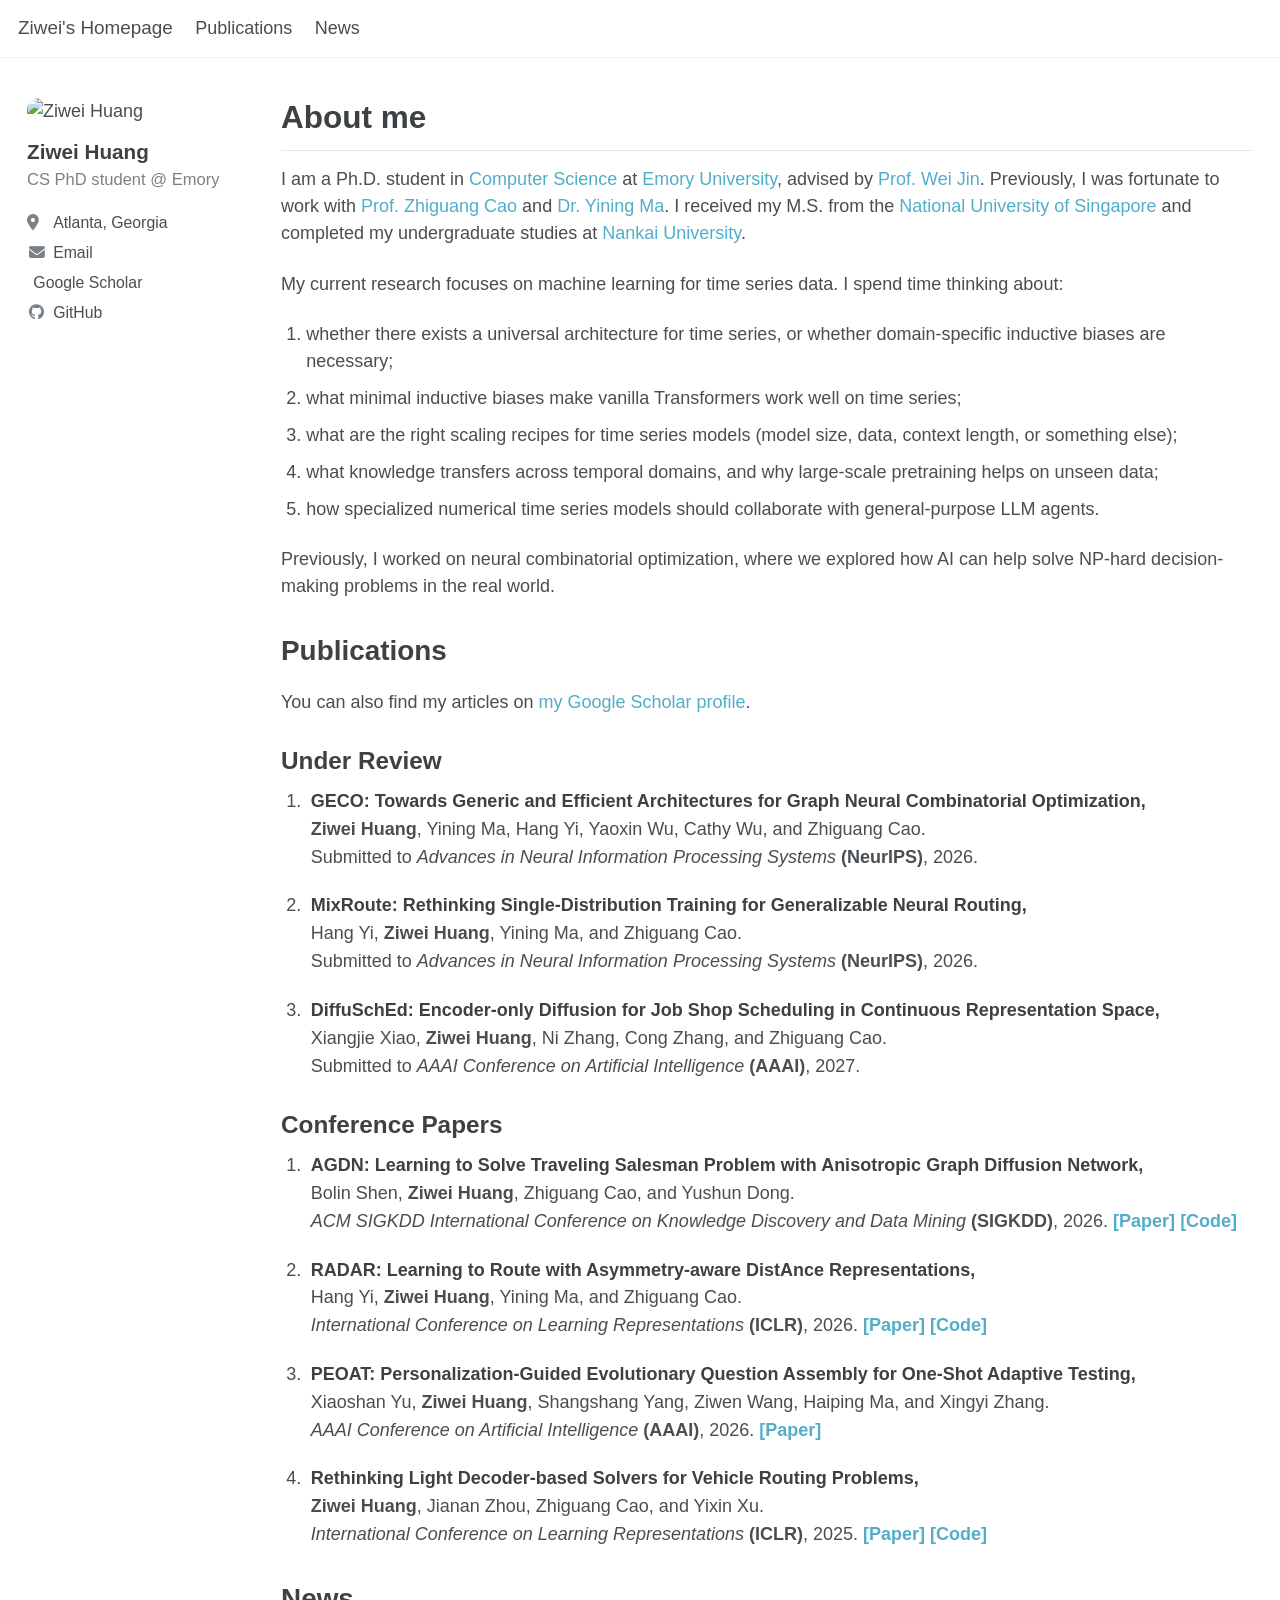
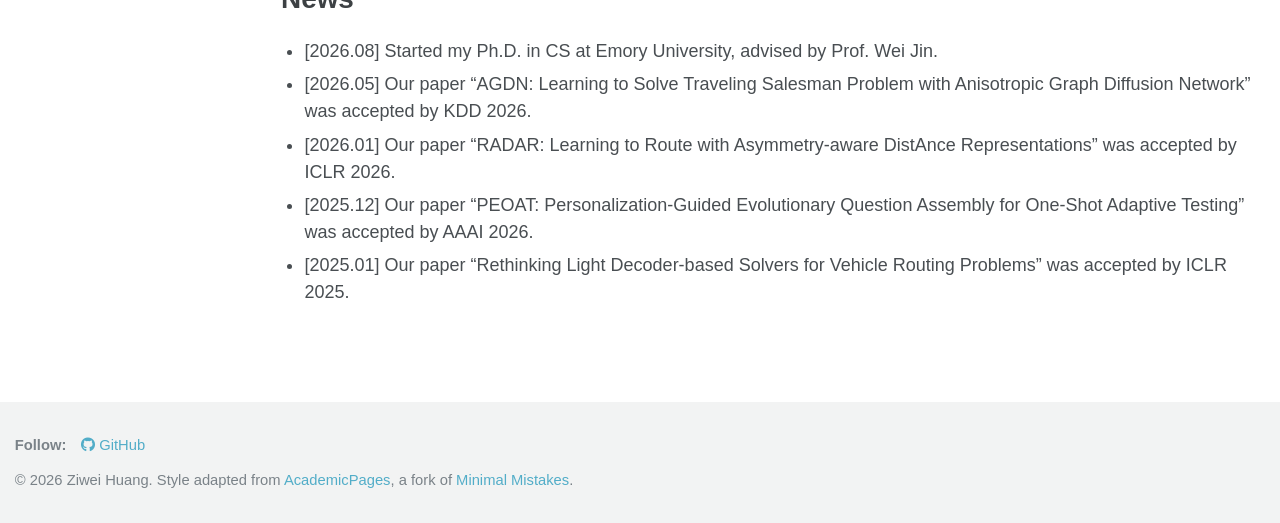
==== index.html @ 74253e7c "Upload main contents." ====
<!DOCTYPE html>
<html lang="en">
<head>
  <meta charset="utf-8">
  <title>About me - Ziwei's Homepage</title>
  <meta name="viewport" content="width=device-width, initial-scale=1">
  <meta name="description" content="Academic homepage of Ziwei Huang, a CS PhD student at Emory University.">
  <link rel="stylesheet" href="https://cdnjs.cloudflare.com/ajax/libs/font-awesome/6.5.2/css/all.min.css">
  <link rel="stylesheet" href="https://cdn.jsdelivr.net/gh/jpswalsh/academicons@1/css/academicons.min.css">
  <link rel="stylesheet" href="assets/css/main.css">
</head>
<body>
  <div class="masthead">
    <div class="masthead__inner-wrap">
      <nav id="site-nav" class="greedy-nav">
        <button class="nav-toggle" type="button" aria-label="Open menu"><div class="navicon"></div></button>
        <ul class="visible-links">
          <li class="masthead__menu-item masthead__menu-item--lg"><a href="index.html">Ziwei's Homepage</a></li>
          <li class="masthead__menu-item"><a href="#publications">Publications</a></li>
          <li class="masthead__menu-item"><a href="#news">News</a></li>
        </ul>
      </nav>
    </div>
  </div>

  <div id="main" role="main">
    <div class="sidebar sticky">
      <div class="author__avatar">
        <img src="https://avatars.githubusercontent.com/u/201038877?s=400&v=4" alt="Ziwei Huang">
      </div>
      <div class="author__content">
        <h3 class="author__name">Ziwei Huang</h3>
        <p class="author__bio">CS PhD student @ Emory</p>
      </div>
      <div class="author__urls-wrapper">
        <button class="follow-btn" type="button">Follow</button>
        <ul class="author__urls social-icons">
          <li class="author__desktop"><i class="fa-solid fa-location-dot"></i>Atlanta, Georgia</li>
          <li><a href="mailto:ziwei.huang@emory.edu"><i class="fas fa-fw fa-envelope"></i>Email</a></li>
          <li><a href="https://scholar.google.com/citations?user=e4RplSoAAAAJ"><i class="ai ai-google-scholar"></i>Google Scholar</a></li>
          <li><a href="https://github.com/ziweileonhuang"><i class="fab fa-fw fa-github"></i>GitHub</a></li>
        </ul>
      </div>
    </div>

    <article class="page">
      <h1 class="page__title">About me</h1>
      <section class="page__content">
        <p>
          I am a Ph.D. student in
          <a href="https://computerscience.emory.edu/">Computer Science</a>
          at <a href="https://www.emory.edu/">Emory University</a>,
          advised by <a href="https://www.cs.emory.edu/~wjin30/">Prof. Wei Jin</a>.
          Previously, I was fortunate to work with
          <a href="https://zhiguangcaosg.github.io/">Prof. Zhiguang Cao</a>
          and <a href="https://yining043.github.io/publications/">Dr. Yining Ma</a>.
          I received my M.S. from the <a href="https://www.nus.edu.sg/">National University of Singapore</a>
          and completed my undergraduate studies at <a href="https://en.nankai.edu.cn/">Nankai University</a>.
        </p>
        <p>
          My current research focuses on machine learning for time series data.
          I spend time thinking about:
        </p>
        <ol class="research-questions">
          <li>whether there exists a universal architecture for time series, or whether domain-specific inductive biases are necessary;
          </li>
          <li>what minimal inductive biases make vanilla Transformers work well on time series;</li>
          <li>what are the right scaling recipes for time series models (model size, data, context length, or something else);</li>
          <li>what knowledge transfers across temporal domains, and why large-scale pretraining helps on unseen data;</li>
          <li>how specialized numerical time series models should collaborate with general-purpose LLM agents.</li>
        </ol>
        <p>
          Previously, I worked on neural combinatorial optimization,
          where we explored how AI can help solve NP-hard decision-making problems in the real world.
        </p>

        <h1 id="publications">Publications</h1>
        <p>You can also find my articles on <a href="https://scholar.google.com/citations?user=e4RplSoAAAAJ">my Google Scholar profile</a>.</p>

        <h2>Under Review</h2>
        <ol class="pub-list">
          <li>
            <span class="pub-title">GECO: Towards Generic and Efficient Architectures for Graph Neural Combinatorial Optimization,</span>
            <span class="pub-authors"><strong>Ziwei Huang</strong>, Yining Ma, Hang Yi, Yaoxin Wu, Cathy Wu, and Zhiguang Cao.</span>
            <span class="pub-venue">Submitted to <em>Advances in Neural Information Processing Systems</em> <span class="pub-short">(NeurIPS)</span>, 2026.</span>
          </li>
          <li>
            <span class="pub-title">MixRoute: Rethinking Single-Distribution Training for Generalizable Neural Routing,</span>
            <span class="pub-authors">Hang Yi, <strong>Ziwei Huang</strong>, Yining Ma, and Zhiguang Cao.</span>
            <span class="pub-venue">Submitted to <em>Advances in Neural Information Processing Systems</em> <span class="pub-short">(NeurIPS)</span>, 2026.</span>
          </li>
          <li>
            <span class="pub-title">DiffuSchEd: Encoder-only Diffusion for Job Shop Scheduling in Continuous Representation Space,</span>
            <span class="pub-authors">Xiangjie Xiao, <strong>Ziwei Huang</strong>, Ni Zhang, Cong Zhang, and Zhiguang Cao.</span>
            <span class="pub-venue">Submitted to <em>AAAI Conference on Artificial Intelligence</em> <span class="pub-short">(AAAI)</span>, 2027.</span>
          </li>
        </ol>

        <h2>Conference Papers</h2>
        <ol class="pub-list">
          <li>
            <span class="pub-title">AGDN: Learning to Solve Traveling Salesman Problem with Anisotropic Graph Diffusion Network,</span>
            <span class="pub-authors">Bolin Shen, <strong>Ziwei Huang</strong>, Zhiguang Cao, and Yushun Dong.</span>
            <span class="pub-venue"><em>ACM SIGKDD International Conference on Knowledge Discovery and Data Mining</em> <span class="pub-short">(SIGKDD)</span>, 2026.
              <span class="pub-links">
                <a href="https://arxiv.org/abs/2606.19185">[Paper]</a>
                <a href="https://github.com/LabRAI/AGDN">[Code]</a>
              </span>
            </span>
          </li>
          <li>
            <span class="pub-title">RADAR: Learning to Route with Asymmetry-aware DistAnce Representations,</span>
            <span class="pub-authors">Hang Yi, <strong>Ziwei Huang</strong>, Yining Ma, and Zhiguang Cao.</span>
            <span class="pub-venue"><em>International Conference on Learning Representations</em> <span class="pub-short">(ICLR)</span>, 2026.
              <span class="pub-links">
                <a href="https://openreview.net/forum?id=lWdxX5s9T1">[Paper]</a>
                <a href="https://github.com/yihang0410/RADAR">[Code]</a>
              </span>
            </span>
          </li>
          <li>
            <span class="pub-title">PEOAT: Personalization-Guided Evolutionary Question Assembly for One-Shot Adaptive Testing,</span>
            <span class="pub-authors">Xiaoshan Yu, <strong>Ziwei Huang</strong>, Shangshang Yang, Ziwen Wang, Haiping Ma, and Xingyi Zhang.</span>
            <span class="pub-venue"><em>AAAI Conference on Artificial Intelligence</em> <span class="pub-short">(AAAI)</span>, 2026.
              <span class="pub-links">
                <a href="https://ojs.aaai.org/index.php/AAAI/article/view/40022">[Paper]</a>
              </span>
            </span>
          </li>
          <li>
            <span class="pub-title">Rethinking Light Decoder-based Solvers for Vehicle Routing Problems,</span>
            <span class="pub-authors"><strong>Ziwei Huang</strong>, Jianan Zhou, Zhiguang Cao, and Yixin Xu.</span>
            <span class="pub-venue"><em>International Conference on Learning Representations</em> <span class="pub-short">(ICLR)</span>, 2025.
              <span class="pub-links">
                <a href="https://openreview.net/forum?id=4pRwkYpa2u">[Paper]</a>
                <a href="https://github.com/ziweileonhuang/reld-nco">[Code]</a>
              </span>
            </span>
          </li>
        </ol>

        <h1 id="news">News</h1>
        <ul>
          <li>[2026.08] Started my Ph.D. in CS at Emory University, advised by Prof. Wei Jin.</li>
          <li>[2026.05] Our paper “AGDN: Learning to Solve Traveling Salesman Problem with Anisotropic Graph Diffusion Network” was accepted by KDD 2026.</li>
          <li>[2026.01] Our paper “RADAR: Learning to Route with Asymmetry-aware DistAnce Representations” was accepted by ICLR 2026.</li>
          <li>[2025.12] Our paper “PEOAT: Personalization-Guided Evolutionary Question Assembly for One-Shot Adaptive Testing” was accepted by AAAI 2026.</li>
          <li>[2025.01] Our paper “Rethinking Light Decoder-based Solvers for Vehicle Routing Problems” was accepted by ICLR 2025.</li>
        </ul>
      </section>
    </article>
  </div>

  <div class="page__footer">
    <footer>
      <div class="page__footer-follow">
        <ul>
          <li><strong>Follow:</strong></li>
          <li><a href="https://github.com/ziweileonhuang"><i class="fab fa-github"></i> GitHub</a></li>
        </ul>
      </div>
      <div class="page__footer-copyright">
        &copy; 2026 Ziwei Huang. Style adapted from
        <a href="https://github.com/academicpages/academicpages.github.io">AcademicPages</a>,
        a fork of <a href="https://mademistakes.com/work/minimal-mistakes-jekyll-theme/">Minimal Mistakes</a>.
      </div>
    </footer>
  </div>
  <script src="assets/js/site.js"></script>
</body>
</html>
---- assets/css/main.css ----
/* Academic Pages–style layout, adapted from Minimal Mistakes / AcademicPages */
:root {
  --text: #494e52;
  --text-light: #7a8288;
  --link: #52adc8;
  --link-hover: #2e7c93;
  --border: #f2f3f3;
  --bg: #fff;
  --footer-bg: #f2f3f3;
  --max: 1280px;
  --sidebar: 200px;
}

*,
*::before,
*::after {
  box-sizing: border-box;
}

html {
  font-size: 16px;
  background: var(--bg);
}

@media (min-width: 48em) {
  html {
    font-size: 18px;
  }
}

body {
  margin: 0;
  color: var(--text);
  font-family: -apple-system, BlinkMacSystemFont, "Roboto", "Segoe UI", "Helvetica Neue", "Lucida Grande", Arial, sans-serif;
  line-height: 1.5;
}

a {
  color: var(--link);
  text-decoration: none;
}

a:hover {
  color: var(--link-hover);
  text-decoration: underline;
}

img {
  max-width: 100%;
  height: auto;
  vertical-align: middle;
  border: 0;
}

h1,
h2,
h3,
h4 {
  margin: 1.2em 0 0.5em;
  font-weight: 700;
  line-height: 1.25;
  color: #3d4144;
}

h1 {
  font-size: 1.75em;
}

h2 {
  font-size: 1.35em;
}

p,
ul {
  margin: 0 0 1.3em;
}

ul {
  padding-left: 1.3em;
}

li {
  margin-bottom: 0.35em;
}

hr {
  border: 0;
  border-top: 1px solid #e8e8e8;
  margin: 0.6em 0 1.2em;
}

/* Masthead */
.masthead {
  position: relative;
  border-bottom: 1px solid var(--border);
  background: #fff;
}

.masthead__inner-wrap {
  max-width: var(--max);
  margin: 0 auto;
  padding: 0.8em 1em;
}

.greedy-nav {
  display: flex;
  align-items: center;
  justify-content: space-between;
  gap: 1rem;
}

.greedy-nav .visible-links {
  display: flex;
  flex-wrap: wrap;
  align-items: center;
  gap: 1.25rem;
  list-style: none;
  margin: 0;
  padding: 0;
}

.greedy-nav .visible-links li {
  margin: 0;
}

.masthead__menu-item--lg a {
  font-weight: 700;
  font-size: 1.05em;
  color: #3d4144;
}

.masthead__menu-item a {
  color: #494e52;
  font-weight: 500;
}

.masthead__menu-item a:hover {
  color: var(--link);
  text-decoration: none;
}

.nav-toggle {
  display: none;
  background: none;
  border: 0;
  padding: 0.4em;
  cursor: pointer;
}

.navicon,
.navicon::before,
.navicon::after {
  display: block;
  width: 18px;
  height: 2px;
  background: #494e52;
  position: relative;
}

.navicon::before,
.navicon::after {
  content: "";
  position: absolute;
  left: 0;
}

.navicon::before {
  top: -6px;
}

.navicon::after {
  top: 6px;
}

/* Main + sidebar */
#main {
  max-width: var(--max);
  margin: 0 auto;
  padding: 2em 1em 3em;
  display: grid;
  grid-template-columns: 1fr;
  gap: 2em;
}

@media (min-width: 64em) {
  #main {
    grid-template-columns: var(--sidebar) minmax(0, 1fr);
    gap: 3em;
    padding: 2.2em 1.5em 4em;
  }

  .sidebar.sticky {
    position: sticky;
    top: 1.5em;
    align-self: start;
  }
}

.author__avatar img {
  width: 150px;
  height: 150px;
  object-fit: cover;
  border-radius: 12px;
}

.author__content {
  margin-top: 0.75em;
}

.author__name {
  margin: 0 0 0.15em;
  font-size: 1.15em;
}

.author__bio {
  margin: 0;
  color: var(--text-light);
  font-size: 0.92em;
}

.author__urls-wrapper {
  margin-top: 1em;
}

.follow-btn {
  display: inline-block;
  padding: 0.35em 0.9em;
  border: 1px solid #bdc1c4;
  background: #fff;
  color: #494e52;
  border-radius: 4px;
  font-size: 0.85em;
  cursor: pointer;
}

.follow-btn:hover {
  background: #f7f7f7;
}

.author__urls {
  list-style: none;
  margin: 0.75em 0 0;
  padding: 0;
  font-size: 0.88em;
}

.author__urls li {
  margin: 0.4em 0;
}

.author__urls a {
  color: var(--text);
}

.author__urls a:hover {
  color: var(--link);
  text-decoration: none;
}

.author__urls i {
  width: 1.25em;
  margin-right: 0.4em;
  color: #7a8288;
}

.author__desktop {
  color: var(--text);
}

@media (min-width: 64em) {
  .follow-btn {
    display: none;
  }

  .author__urls {
    display: block !important;
    margin-top: 0.9em;
  }
}

@media (max-width: 63.99em) {
  .author__avatar,
  .author__content {
    text-align: left;
  }

  .author__urls.is-hidden {
    display: none;
  }
}

/* Page content */
.page__title {
  margin-top: 0;
  padding-bottom: 0.4em;
  border-bottom: 1px solid #e8e8e8;
}

.page__content h1 {
  font-size: 1.55em;
  padding-bottom: 0.25em;
  scroll-margin-top: 1.2em;
}

.research-questions {
  margin: 0 0 1.3em;
  padding-left: 1.4em;
}

.research-questions li {
  margin-bottom: 0.55em;
}

.archive__item {
  margin-bottom: 1.8em;
}

.archive__item-title {
  margin: 0 0 0.25em;
  font-size: 1.2em;
  font-weight: 700;
}

.archive__item-title a {
  color: #3d4144;
}

.archive__item-title a:hover {
  color: var(--link);
  text-decoration: none;
}

.archive__item-meta {
  margin: 0 0 0.45em;
  color: var(--text);
}

.archive__item-excerpt {
  margin: 0 0 0.45em;
  color: var(--text);
}

.archive__item-links {
  margin: 0;
}

.pub-list {
  list-style: decimal;
  padding-left: 1.4em;
  margin: 0 0 1.5em;
}

.pub-list > li {
  margin: 0 0 1.15em;
  padding-left: 0.25em;
  line-height: 1.55;
}

.pub-tags {
  color: #3d4144;
  font-weight: 600;
}

.pub-title {
  font-weight: 700;
  color: #3d4144;
}

.pub-authors,
.pub-venue {
  display: block;
}

.pub-venue em {
  font-style: italic;
}

.pub-short {
  font-weight: 700;
  font-style: normal;
}

.pub-links a {
  font-weight: 700;
}

.cv-section h1 {
  font-size: 1.45em;
  margin-top: 1.4em;
  padding-bottom: 0.15em;
}

.cv-section h1:first-child {
  margin-top: 0;
}

.cv-section ul {
  list-style: disc;
}

.cv-section li ul {
  margin: 0.25em 0 0.6em;
  list-style: circle;
}

/* Footer */
.page__footer {
  background: var(--footer-bg);
  color: var(--text-light);
  font-size: 0.82em;
}

.page__footer footer {
  max-width: var(--max);
  margin: 0 auto;
  padding: 1.4em 1em 2em;
}

.page__footer-follow {
  margin: 0.8em 0;
}

.page__footer-follow ul {
  list-style: none;
  margin: 0;
  padding: 0;
  display: flex;
  flex-wrap: wrap;
  gap: 1em;
}

.page__footer-follow li {
  margin: 0;
}

.page__footer-copyright {
  line-height: 1.7;
}

@media (max-width: 47.99em) {
  .nav-toggle {
    display: block;
  }

  .greedy-nav .visible-links {
    display: none;
    position: absolute;
    top: 100%;
    left: 0;
    right: 0;
    background: #fff;
    border-bottom: 1px solid var(--border);
    flex-direction: column;
    align-items: flex-start;
    padding: 0.75em 1em 1em;
    z-index: 10;
  }

  .greedy-nav.is-open .visible-links {
    display: flex;
  }
}
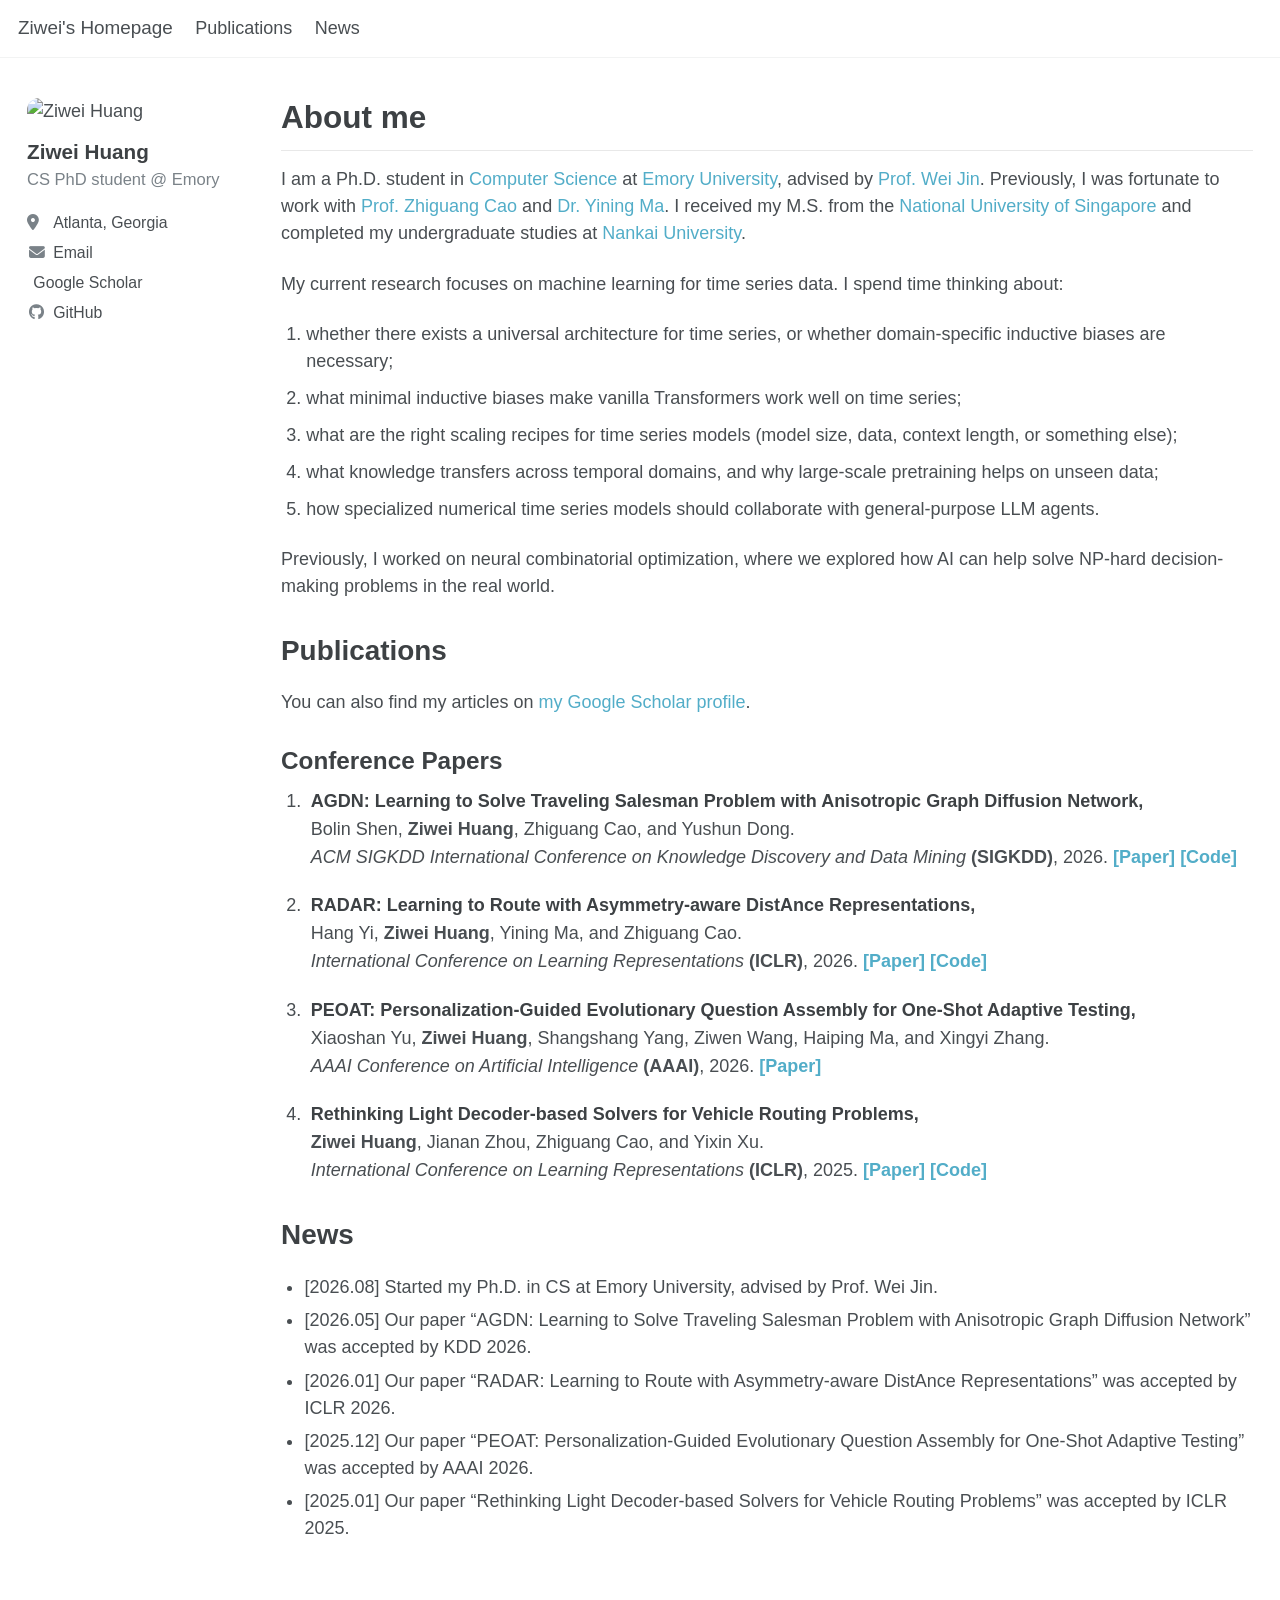
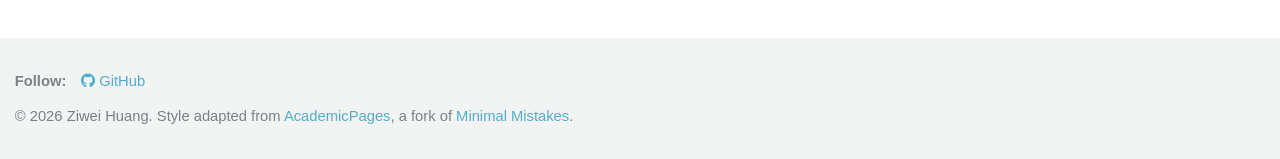
==== commit 45c98d42: "Update index.html" ====
--- a/index.html
+++ b/index.html
@@ -77,25 +77,6 @@
         <h1 id="publications">Publications</h1>
         <p>You can also find my articles on <a href="https://scholar.google.com/citations?user=e4RplSoAAAAJ">my Google Scholar profile</a>.</p>
 
-        <h2>Under Review</h2>
-        <ol class="pub-list">
-          <li>
-            <span class="pub-title">GECO: Towards Generic and Efficient Architectures for Graph Neural Combinatorial Optimization,</span>
-            <span class="pub-authors"><strong>Ziwei Huang</strong>, Yining Ma, Hang Yi, Yaoxin Wu, Cathy Wu, and Zhiguang Cao.</span>
-            <span class="pub-venue">Submitted to <em>Advances in Neural Information Processing Systems</em> <span class="pub-short">(NeurIPS)</span>, 2026.</span>
-          </li>
-          <li>
-            <span class="pub-title">MixRoute: Rethinking Single-Distribution Training for Generalizable Neural Routing,</span>
-            <span class="pub-authors">Hang Yi, <strong>Ziwei Huang</strong>, Yining Ma, and Zhiguang Cao.</span>
-            <span class="pub-venue">Submitted to <em>Advances in Neural Information Processing Systems</em> <span class="pub-short">(NeurIPS)</span>, 2026.</span>
-          </li>
-          <li>
-            <span class="pub-title">DiffuSchEd: Encoder-only Diffusion for Job Shop Scheduling in Continuous Representation Space,</span>
-            <span class="pub-authors">Xiangjie Xiao, <strong>Ziwei Huang</strong>, Ni Zhang, Cong Zhang, and Zhiguang Cao.</span>
-            <span class="pub-venue">Submitted to <em>AAAI Conference on Artificial Intelligence</em> <span class="pub-short">(AAAI)</span>, 2027.</span>
-          </li>
-        </ol>
-
         <h2>Conference Papers</h2>
         <ol class="pub-list">
           <li>
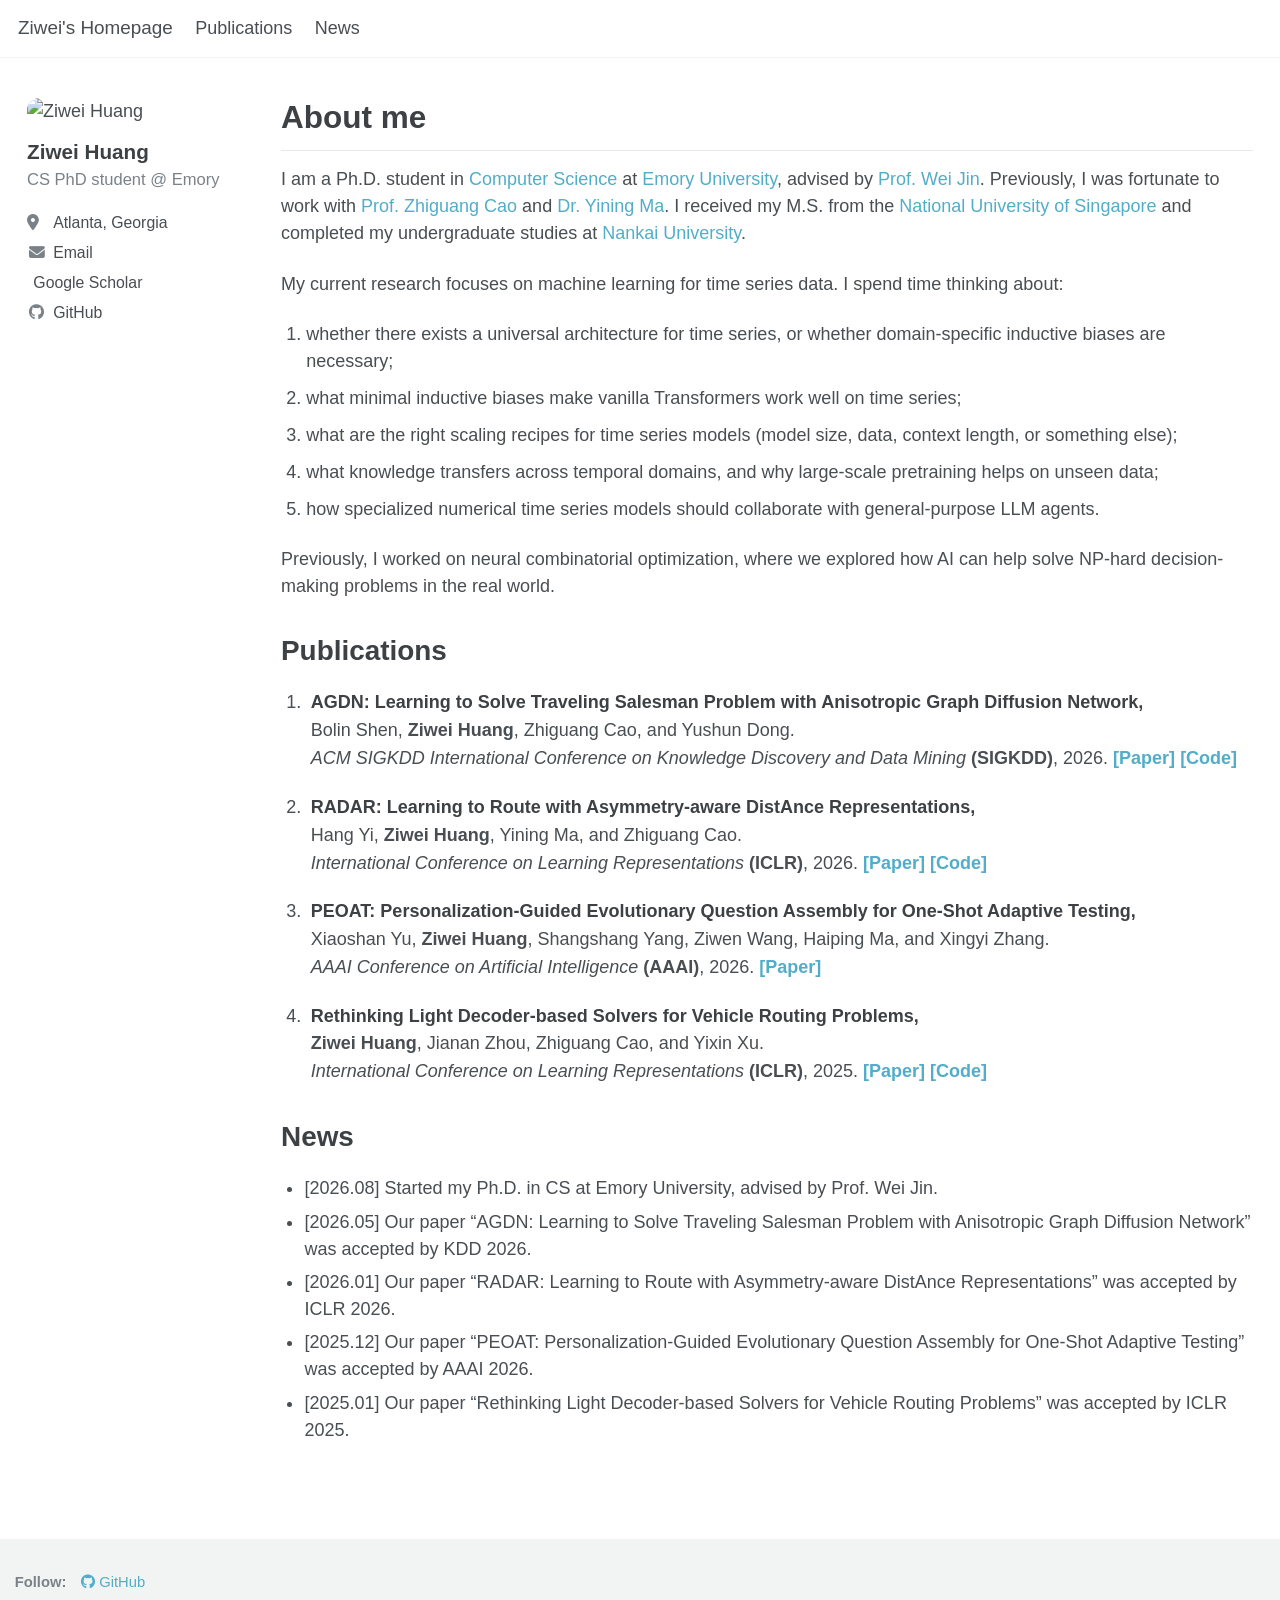
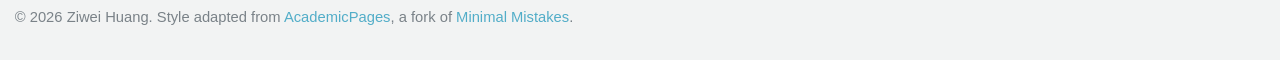
==== commit ec586eb1: "Update index.html" ====
--- a/index.html
+++ b/index.html
@@ -75,9 +75,9 @@
         </p>
 
         <h1 id="publications">Publications</h1>
-        <p>You can also find my articles on <a href="https://scholar.google.com/citations?user=e4RplSoAAAAJ">my Google Scholar profile</a>.</p>
+        <!-- <p>You can also find my articles on <a href="https://scholar.google.com/citations?user=e4RplSoAAAAJ">my Google Scholar profile</a>.</p>
 
-        <h2>Conference Papers</h2>
+        <h2>Conference Papers</h2> -->
         <ol class="pub-list">
           <li>
             <span class="pub-title">AGDN: Learning to Solve Traveling Salesman Problem with Anisotropic Graph Diffusion Network,</span>
